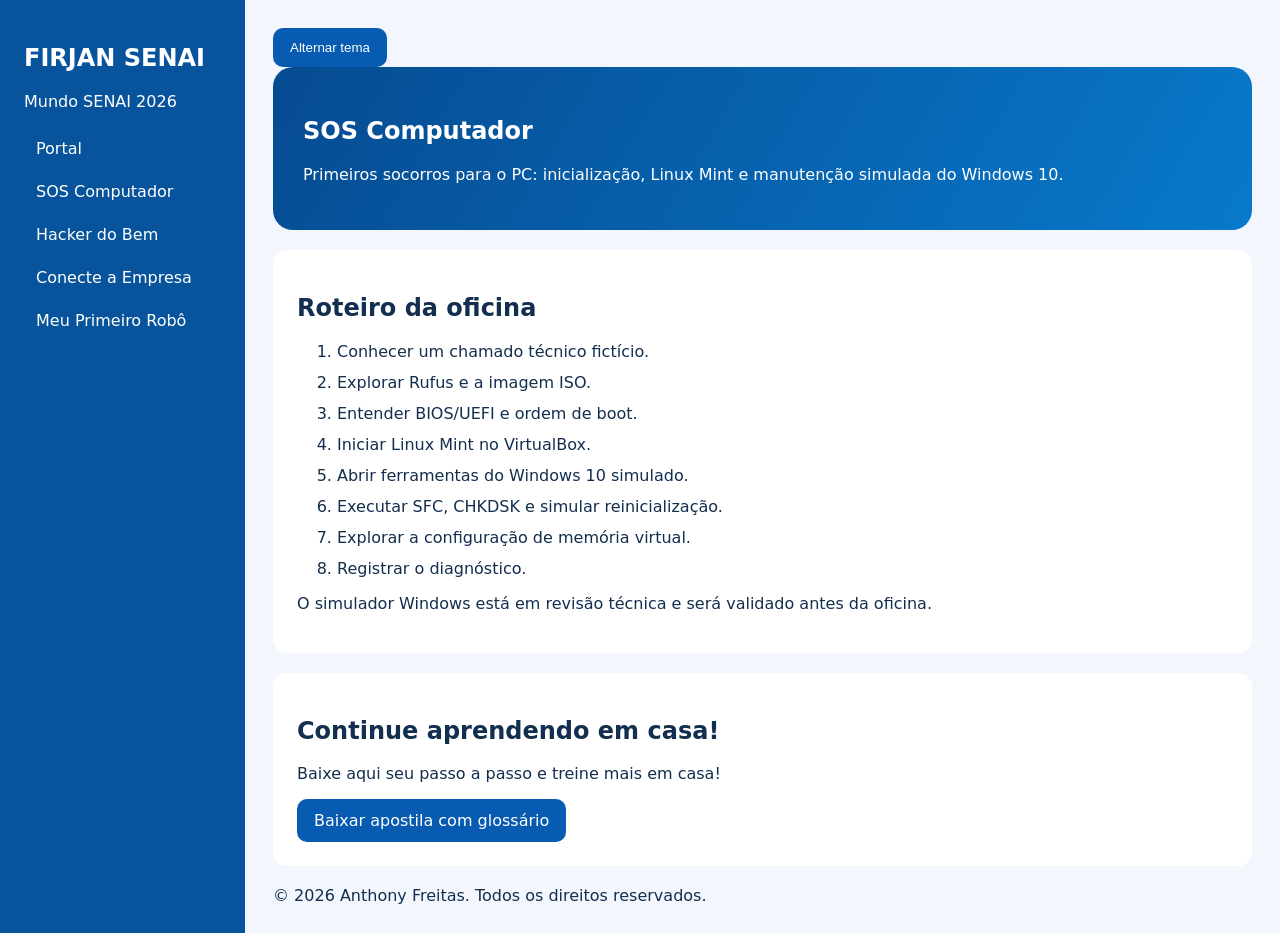
==== index.html @ 071e2d8a "Criar pagina da oficina SOS com roteiro e download de apostila" ====
<!doctype html><html lang="pt-BR"><head><meta charset="utf-8"><meta name="viewport" content="width=device-width,initial-scale=1"><title>SOS Computador | Mundo SENAI 2026</title><style>:root{font-family:system-ui;--bg:#f3f7fd;--fg:#132e4e;--card:#fff}html[data-theme=dark]{--bg:#0c1729;--fg:#edf5ff;--card:#142741}body{margin:0;background:var(--bg);color:var(--fg)}.layout{display:grid;grid-template-columns:245px 1fr;min-height:100vh}aside{background:#07549d;color:white;padding:24px}aside a{display:block;color:white;padding:12px;text-decoration:none}main{padding:28px;max-width:1050px}.hero{background:linear-gradient(120deg,#064b91,#0879cb);color:white;padding:30px;border-radius:20px}.panel{background:var(--card);padding:24px;margin:20px 0;border-radius:14px}.btn{display:inline-block;background:#075bb0;color:white;text-decoration:none;border:0;border-radius:10px;padding:12px 17px;cursor:pointer}li{margin:12px 0}@media(max-width:800px){.layout{display:block}aside{padding:12px}aside nav{display:flex;overflow:auto}aside a{white-space:nowrap}}</style></head><body><div class="layout"><aside><h2>FIRJAN SENAI</h2><p>Mundo SENAI 2026</p><nav><a href="https://sammyfreitas.github.io/mundo-senai-2026/">Portal</a><a href="index.html">SOS Computador</a><a href="https://sammyfreitas.github.io/oficina-seg-digital/">Hacker do Bem</a><a href="https://sammyfreitas.github.io/oficina-redes/">Conecte a Empresa</a><a href="https://sammyfreitas.github.io/oficina-automacao/">Meu Primeiro Robô</a></nav></aside><main><button class="btn" id="theme">Alternar tema</button><section class="hero"><h1>SOS Computador</h1><p>Primeiros socorros para o PC: inicialização, Linux Mint e manutenção simulada do Windows 10.</p></section><section class="panel"><h2>Roteiro da oficina</h2><ol><li>Conhecer um chamado técnico fictício.</li><li>Explorar Rufus e a imagem ISO.</li><li>Entender BIOS/UEFI e ordem de boot.</li><li>Iniciar Linux Mint no VirtualBox.</li><li>Abrir ferramentas do Windows 10 simulado.</li><li>Executar SFC, CHKDSK e simular reinicialização.</li><li>Explorar a configuração de memória virtual.</li><li>Registrar o diagnóstico.</li></ol><p>O simulador Windows está em revisão técnica e será validado antes da oficina.</p></section><section class="panel"><h2>Continue aprendendo em casa!</h2><p>Baixe aqui seu passo a passo e treine mais em casa!</p><a class="btn" href="materiais/APOSTILA-ALUNO.md" download>Baixar apostila com glossário</a></section><footer>© 2026 Anthony Freitas. Todos os direitos reservados.</footer></main></div><script>const b=document.querySelector('#theme');function theme(t){document.documentElement.dataset.theme=t;localStorage.setItem('ms-theme',t)}theme(localStorage.getItem('ms-theme')==='dark'?'dark':'light');b.onclick=()=>theme(document.documentElement.dataset.theme==='dark'?'light':'dark')</script></body></html>
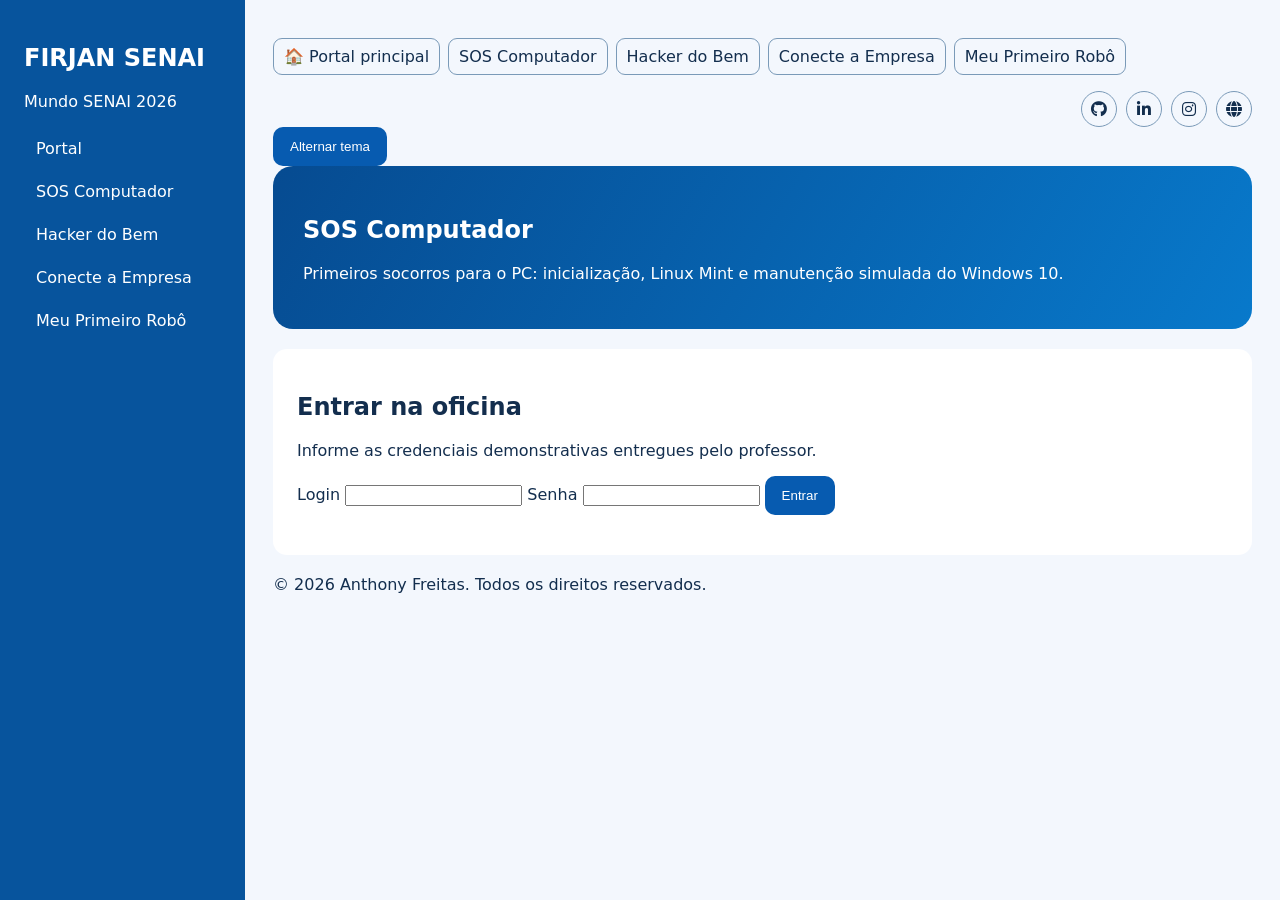
==== commit fe4f8c06: "Padroniza navegacao, login demonstrativo e materiais" ====
--- a/index.html
+++ b/index.html
@@ -1 +1 @@
-<!doctype html><html lang="pt-BR"><head><meta charset="utf-8"><meta name="viewport" content="width=device-width,initial-scale=1"><title>SOS Computador | Mundo SENAI 2026</title><style>:root{font-family:system-ui;--bg:#f3f7fd;--fg:#132e4e;--card:#fff}html[data-theme=dark]{--bg:#0c1729;--fg:#edf5ff;--card:#142741}body{margin:0;background:var(--bg);color:var(--fg)}.layout{display:grid;grid-template-columns:245px 1fr;min-height:100vh}aside{background:#07549d;color:white;padding:24px}aside a{display:block;color:white;padding:12px;text-decoration:none}main{padding:28px;max-width:1050px}.hero{background:linear-gradient(120deg,#064b91,#0879cb);color:white;padding:30px;border-radius:20px}.panel{background:var(--card);padding:24px;margin:20px 0;border-radius:14px}.btn{display:inline-block;background:#075bb0;color:white;text-decoration:none;border:0;border-radius:10px;padding:12px 17px;cursor:pointer}li{margin:12px 0}@media(max-width:800px){.layout{display:block}aside{padding:12px}aside nav{display:flex;overflow:auto}aside a{white-space:nowrap}}</style></head><body><div class="layout"><aside><h2>FIRJAN SENAI</h2><p>Mundo SENAI 2026</p><nav><a href="https://sammyfreitas.github.io/mundo-senai-2026/">Portal</a><a href="index.html">SOS Computador</a><a href="https://sammyfreitas.github.io/oficina-seg-digital/">Hacker do Bem</a><a href="https://sammyfreitas.github.io/oficina-redes/">Conecte a Empresa</a><a href="https://sammyfreitas.github.io/oficina-automacao/">Meu Primeiro Robô</a></nav></aside><main><button class="btn" id="theme">Alternar tema</button><section class="hero"><h1>SOS Computador</h1><p>Primeiros socorros para o PC: inicialização, Linux Mint e manutenção simulada do Windows 10.</p></section><section class="panel"><h2>Roteiro da oficina</h2><ol><li>Conhecer um chamado técnico fictício.</li><li>Explorar Rufus e a imagem ISO.</li><li>Entender BIOS/UEFI e ordem de boot.</li><li>Iniciar Linux Mint no VirtualBox.</li><li>Abrir ferramentas do Windows 10 simulado.</li><li>Executar SFC, CHKDSK e simular reinicialização.</li><li>Explorar a configuração de memória virtual.</li><li>Registrar o diagnóstico.</li></ol><p>O simulador Windows está em revisão técnica e será validado antes da oficina.</p></section><section class="panel"><h2>Continue aprendendo em casa!</h2><p>Baixe aqui seu passo a passo e treine mais em casa!</p><a class="btn" href="materiais/APOSTILA-ALUNO.md" download>Baixar apostila com glossário</a></section><footer>© 2026 Anthony Freitas. Todos os direitos reservados.</footer></main></div><script>const b=document.querySelector('#theme');function theme(t){document.documentElement.dataset.theme=t;localStorage.setItem('ms-theme',t)}theme(localStorage.getItem('ms-theme')==='dark'?'dark':'light');b.onclick=()=>theme(document.documentElement.dataset.theme==='dark'?'light':'dark')</script></body></html>+<!doctype html><html lang="pt-BR"><head><meta charset="utf-8"><meta name="viewport" content="width=device-width,initial-scale=1"><title>SOS Computador | Mundo SENAI 2026</title><style>:root{font-family:system-ui;--bg:#f3f7fd;--fg:#132e4e;--card:#fff}html[data-theme=dark]{--bg:#0c1729;--fg:#edf5ff;--card:#142741}body{margin:0;background:var(--bg);color:var(--fg)}.layout{display:grid;grid-template-columns:245px 1fr;min-height:100vh}aside{background:#07549d;color:white;padding:24px}aside a{display:block;color:white;padding:12px;text-decoration:none}main{padding:28px;max-width:1050px}.hero{background:linear-gradient(120deg,#064b91,#0879cb);color:white;padding:30px;border-radius:20px}.panel{background:var(--card);padding:24px;margin:20px 0;border-radius:14px}.btn{display:inline-block;background:#075bb0;color:white;text-decoration:none;border:0;border-radius:10px;padding:12px 17px;cursor:pointer}li{margin:12px 0}@media(max-width:800px){.layout{display:block}aside{padding:12px}aside nav{display:flex;overflow:auto}aside a{white-space:nowrap}}</style><link rel="stylesheet" href="https://cdnjs.cloudflare.com/ajax/libs/font-awesome/6.7.2/css/all.min.css"><style>.ms-social{display:flex;gap:9px;align-items:center;justify-content:flex-end;margin-left:auto}.ms-social a{color:inherit;border:1px solid #7a9ab8;border-radius:50%;width:34px;height:34px;display:grid;place-items:center;text-decoration:none}.ms-nav{display:flex;flex-wrap:wrap;gap:8px;margin:10px 0 16px}.ms-nav a{padding:8px 10px;border:1px solid #7a9ab8;border-radius:9px;text-decoration:none;color:inherit}.ms-docs{display:flex;flex-wrap:wrap;gap:10px}.ms-docs a{padding:12px;border:1px solid #7a9ab8;border-radius:10px;color:inherit;text-decoration:none}</style></head><body><div class="layout"><aside><h2>FIRJAN SENAI</h2><p>Mundo SENAI 2026</p><nav><a href="https://sammyfreitas.github.io/mundo-senai-2026/">Portal</a><a href="index.html">SOS Computador</a><a href="https://sammyfreitas.github.io/oficina-seg-digital/">Hacker do Bem</a><a href="https://sammyfreitas.github.io/oficina-redes/">Conecte a Empresa</a><a href="https://sammyfreitas.github.io/oficina-automacao/">Meu Primeiro Robô</a></nav></aside><main><nav class="ms-nav" aria-label="Acesso rápido"><a href="https://sammyfreitas.github.io/mundo-senai-2026/">🏠 Portal principal</a><a href="https://sammyfreitas.github.io/oficina-sos-pc/" target="_blank" rel="noopener">SOS Computador</a><a href="https://sammyfreitas.github.io/oficina-seg-digital/" target="_blank" rel="noopener">Hacker do Bem</a><a href="https://sammyfreitas.github.io/oficina-redes/" target="_blank" rel="noopener">Conecte a Empresa</a><a href="https://sammyfreitas.github.io/oficina-automacao/" target="_blank" rel="noopener">Meu Primeiro Robô</a></nav><div class="ms-social" aria-label="Redes sociais"><a href="https://github.com/sammyfreitas" aria-label="GitHub" target="_blank" rel="noopener"><i class="fa-brands fa-github"></i></a><a href="https://www.linkedin.com/in/tony-s-freitas/" aria-label="LinkedIn" target="_blank" rel="noopener"><i class="fa-brands fa-linkedin-in"></i></a><a href="https://www.instagram.com/anthony_tijuduke" aria-label="Instagram" target="_blank" rel="noopener"><i class="fa-brands fa-instagram"></i></a><a href="https://sammyfreitas.github.io/portfolioSite/" aria-label="Portfólio" target="_blank" rel="noopener"><i class="fa-solid fa-globe"></i></a></div><button class="btn" id="theme">Alternar tema</button><section class="hero"><h1>SOS Computador</h1><p>Primeiros socorros para o PC: inicialização, Linux Mint e manutenção simulada do Windows 10.</p></section><section id="ms-login" class="panel"><h2>Entrar na oficina</h2><p>Informe as credenciais demonstrativas entregues pelo professor.</p><label>Login <input id="ms-user" autocomplete="off"></label> <label>Senha <input id="ms-pass" type="password"></label> <button id="ms-enter" class="btn" type="button">Entrar</button><p id="ms-error" role="alert"></p></section><section class="panel"><h2>Roteiro da oficina</h2><ol><li>Conhecer um chamado técnico fictício.</li><li>Explorar Rufus e a imagem ISO.</li><li>Entender BIOS/UEFI e ordem de boot.</li><li>Iniciar Linux Mint no VirtualBox.</li><li>Abrir ferramentas do Windows 10 simulado.</li><li>Executar SFC, CHKDSK e simular reinicialização.</li><li>Explorar a configuração de memória virtual.</li><li>Registrar o diagnóstico.</li></ol><p>O simulador Windows está em revisão técnica e será validado antes da oficina.</p></section><section class="panel"><h2>Continue aprendendo em casa!</h2><p>Baixe aqui seu passo a passo e treine mais em casa!</p><a class="btn" href="materiais/guia-aluno.pdf" download>Baixar apostila com glossário</a></section><section class="panel" id="ms-downloads"><h2>Materiais da oficina</h2><p>Os documentos editáveis estão em preparação. Os PDFs serão disponibilizados após revisão do professor.</p><div class="ms-docs"><a href="materiais/guia-aluno.pdf" download>📕 Guia do aluno (PDF)</a><a href="https://github.com/sammyfreitas/oficina-sos-pc/raw/refs/heads/main/materiais/oficinaSOS.zip" download>📦 Baixar todos os materiais (ZIP)</a></div></section><footer>© 2026 Anthony Freitas. Todos os direitos reservados.</footer></main></div><script>const msKey="ms-guard-sos-pc";function msGuard(){const ok=sessionStorage.getItem(msKey)==="1";document.querySelectorAll("main section").forEach(s=>{if(s.id!=="ms-login"&& !s.classList.contains("hero"))s.style.display=ok?"":"none"});document.getElementById("ms-login").style.display=ok?"none":""}window.addEventListener("DOMContentLoaded",()=>{document.getElementById("ms-enter").onclick=()=>{if(document.getElementById("ms-user").value.trim()==="MundoSenai@oficina-sos-pc"&&document.getElementById("ms-pass").value==="Senai@123"){sessionStorage.setItem(msKey,"1");msGuard()}else document.getElementById("ms-error").textContent="Login ou senha incorretos."};msGuard()});</script><script>const b=document.querySelector('#theme');function theme(t){document.documentElement.dataset.theme=t;localStorage.setItem('ms-theme',t)}theme(localStorage.getItem('ms-theme')==='dark'?'dark':'light');b.onclick=()=>theme(document.documentElement.dataset.theme==='dark'?'light':'dark')</script></body></html>
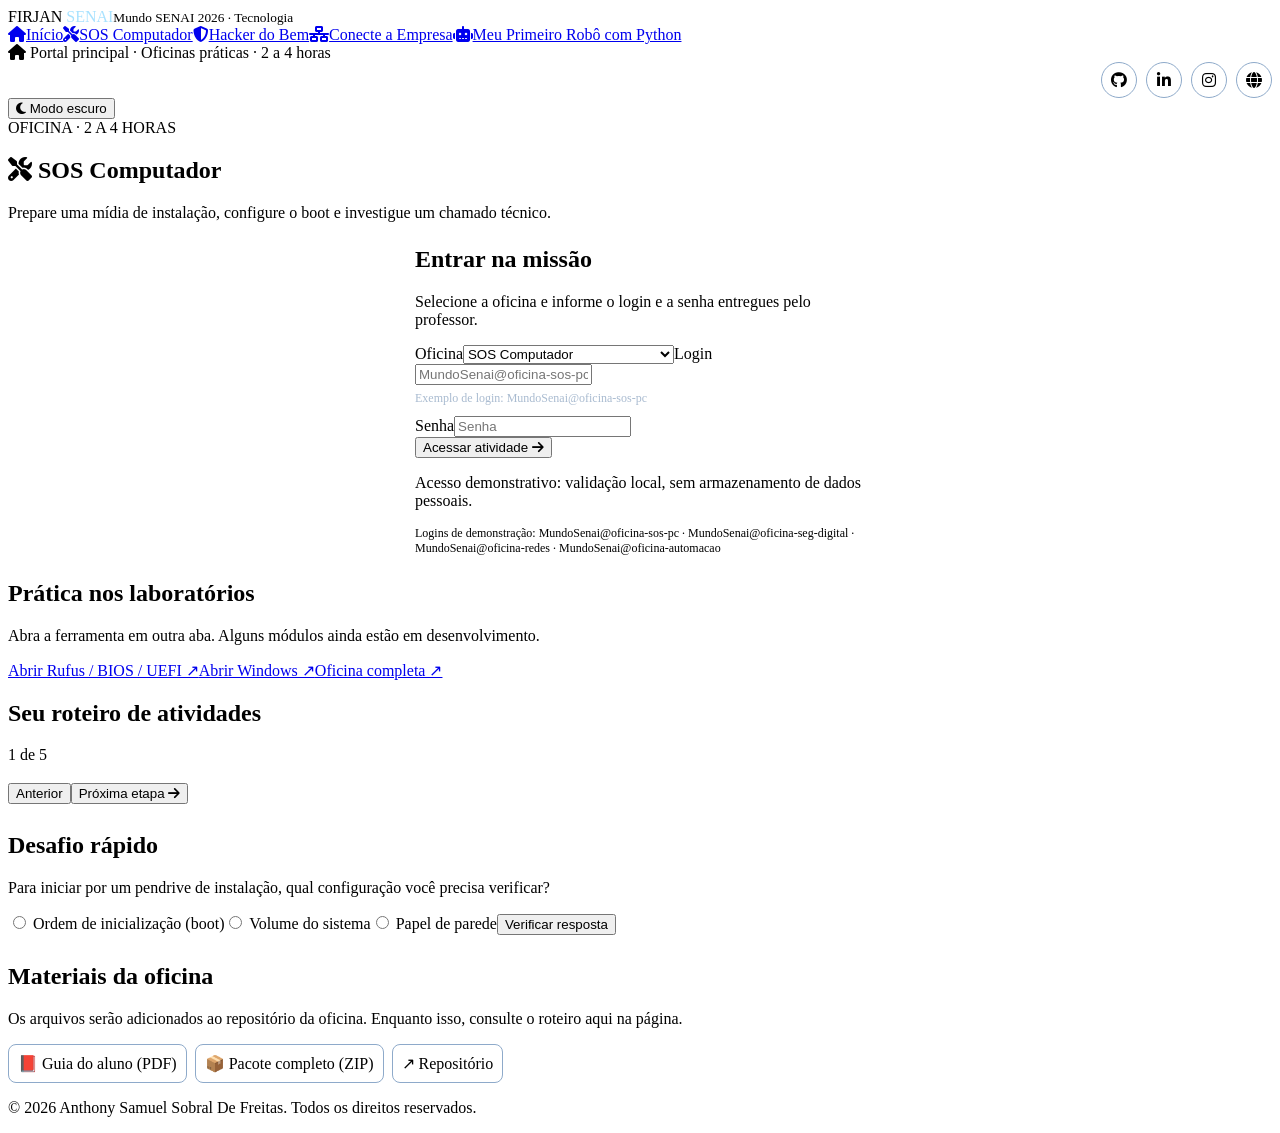
==== commit 4122f5b2: "Restaura SOS no mesmo layout e roteiro interativo das demais oficinas" ====
--- a/index.html
+++ b/index.html
@@ -1 +1,9 @@
-<!doctype html><html lang="pt-BR"><head><meta charset="utf-8"><meta name="viewport" content="width=device-width,initial-scale=1"><title>SOS Computador | Mundo SENAI 2026</title><style>:root{font-family:system-ui;--bg:#f3f7fd;--fg:#132e4e;--card:#fff}html[data-theme=dark]{--bg:#0c1729;--fg:#edf5ff;--card:#142741}body{margin:0;background:var(--bg);color:var(--fg)}.layout{display:grid;grid-template-columns:245px 1fr;min-height:100vh}aside{background:#07549d;color:white;padding:24px}aside a{display:block;color:white;padding:12px;text-decoration:none}main{padding:28px;max-width:1050px}.hero{background:linear-gradient(120deg,#064b91,#0879cb);color:white;padding:30px;border-radius:20px}.panel{background:var(--card);padding:24px;margin:20px 0;border-radius:14px}.btn{display:inline-block;background:#075bb0;color:white;text-decoration:none;border:0;border-radius:10px;padding:12px 17px;cursor:pointer}li{margin:12px 0}@media(max-width:800px){.layout{display:block}aside{padding:12px}aside nav{display:flex;overflow:auto}aside a{white-space:nowrap}}</style><link rel="stylesheet" href="https://cdnjs.cloudflare.com/ajax/libs/font-awesome/6.7.2/css/all.min.css"><style>.ms-social{display:flex;gap:9px;align-items:center;justify-content:flex-end;margin-left:auto}.ms-social a{color:inherit;border:1px solid #7a9ab8;border-radius:50%;width:34px;height:34px;display:grid;place-items:center;text-decoration:none}.ms-nav{display:flex;flex-wrap:wrap;gap:8px;margin:10px 0 16px}.ms-nav a{padding:8px 10px;border:1px solid #7a9ab8;border-radius:9px;text-decoration:none;color:inherit}.ms-docs{display:flex;flex-wrap:wrap;gap:10px}.ms-docs a{padding:12px;border:1px solid #7a9ab8;border-radius:10px;color:inherit;text-decoration:none}</style></head><body><div class="layout"><aside><h2>FIRJAN SENAI</h2><p>Mundo SENAI 2026</p><nav><a href="https://sammyfreitas.github.io/mundo-senai-2026/">Portal</a><a href="index.html">SOS Computador</a><a href="https://sammyfreitas.github.io/oficina-seg-digital/">Hacker do Bem</a><a href="https://sammyfreitas.github.io/oficina-redes/">Conecte a Empresa</a><a href="https://sammyfreitas.github.io/oficina-automacao/">Meu Primeiro Robô</a></nav></aside><main><nav class="ms-nav" aria-label="Acesso rápido"><a href="https://sammyfreitas.github.io/mundo-senai-2026/">🏠 Portal principal</a><a href="https://sammyfreitas.github.io/oficina-sos-pc/" target="_blank" rel="noopener">SOS Computador</a><a href="https://sammyfreitas.github.io/oficina-seg-digital/" target="_blank" rel="noopener">Hacker do Bem</a><a href="https://sammyfreitas.github.io/oficina-redes/" target="_blank" rel="noopener">Conecte a Empresa</a><a href="https://sammyfreitas.github.io/oficina-automacao/" target="_blank" rel="noopener">Meu Primeiro Robô</a></nav><div class="ms-social" aria-label="Redes sociais"><a href="https://github.com/sammyfreitas" aria-label="GitHub" target="_blank" rel="noopener"><i class="fa-brands fa-github"></i></a><a href="https://www.linkedin.com/in/tony-s-freitas/" aria-label="LinkedIn" target="_blank" rel="noopener"><i class="fa-brands fa-linkedin-in"></i></a><a href="https://www.instagram.com/anthony_tijuduke" aria-label="Instagram" target="_blank" rel="noopener"><i class="fa-brands fa-instagram"></i></a><a href="https://sammyfreitas.github.io/portfolioSite/" aria-label="Portfólio" target="_blank" rel="noopener"><i class="fa-solid fa-globe"></i></a></div><button class="btn" id="theme">Alternar tema</button><section class="hero"><h1>SOS Computador</h1><p>Primeiros socorros para o PC: inicialização, Linux Mint e manutenção simulada do Windows 10.</p></section><section id="ms-login" class="panel"><h2>Entrar na oficina</h2><p>Informe as credenciais demonstrativas entregues pelo professor.</p><label>Login <input id="ms-user" autocomplete="off"></label> <label>Senha <input id="ms-pass" type="password"></label> <button id="ms-enter" class="btn" type="button">Entrar</button><p id="ms-error" role="alert"></p></section><section class="panel"><h2>Roteiro da oficina</h2><ol><li>Conhecer um chamado técnico fictício.</li><li>Explorar Rufus e a imagem ISO.</li><li>Entender BIOS/UEFI e ordem de boot.</li><li>Iniciar Linux Mint no VirtualBox.</li><li>Abrir ferramentas do Windows 10 simulado.</li><li>Executar SFC, CHKDSK e simular reinicialização.</li><li>Explorar a configuração de memória virtual.</li><li>Registrar o diagnóstico.</li></ol><p>O simulador Windows está em revisão técnica e será validado antes da oficina.</p></section><section class="panel"><h2>Continue aprendendo em casa!</h2><p>Baixe aqui seu passo a passo e treine mais em casa!</p><a class="btn" href="materiais/guia-aluno.pdf" download>Baixar apostila com glossário</a></section><section class="panel" id="ms-downloads"><h2>Materiais da oficina</h2><p>Os documentos editáveis estão em preparação. Os PDFs serão disponibilizados após revisão do professor.</p><div class="ms-docs"><a href="materiais/guia-aluno.pdf" download>📕 Guia do aluno (PDF)</a><a href="https://github.com/sammyfreitas/oficina-sos-pc/raw/refs/heads/main/materiais/oficinaSOS.zip" download>📦 Baixar todos os materiais (ZIP)</a></div></section><footer>© 2026 Anthony Freitas. Todos os direitos reservados.</footer></main></div><script>const msKey="ms-guard-sos-pc";function msGuard(){const ok=sessionStorage.getItem(msKey)==="1";document.querySelectorAll("main section").forEach(s=>{if(s.id!=="ms-login"&& !s.classList.contains("hero"))s.style.display=ok?"":"none"});document.getElementById("ms-login").style.display=ok?"none":""}window.addEventListener("DOMContentLoaded",()=>{document.getElementById("ms-enter").onclick=()=>{if(document.getElementById("ms-user").value.trim()==="MundoSenai@oficina-sos-pc"&&document.getElementById("ms-pass").value==="Senai@123"){sessionStorage.setItem(msKey,"1");msGuard()}else document.getElementById("ms-error").textContent="Login ou senha incorretos."};msGuard()});</script><script>const b=document.querySelector('#theme');function theme(t){document.documentElement.dataset.theme=t;localStorage.setItem('ms-theme',t)}theme(localStorage.getItem('ms-theme')==='dark'?'dark':'light');b.onclick=()=>theme(document.documentElement.dataset.theme==='dark'?'light':'dark')</script></body></html>+<!doctype html><html lang="pt-BR"><head><meta charset="utf-8"><meta name="viewport" content="width=device-width,initial-scale=1"><title>SOS Computador | Mundo SENAI 2026</title><link rel="stylesheet" href="style.css"><link rel="stylesheet" href="https://cdnjs.cloudflare.com/ajax/libs/font-awesome/6.7.2/css/all.min.css"><style>.ms-social{display:flex;align-items:center;justify-content:flex-end;gap:9px;margin-left:auto}.ms-social a{display:inline-flex;align-items:center;justify-content:center;width:34px;height:34px;border:1px solid #8eaaca;border-radius:50%;color:inherit;text-decoration:none}.ms-social a:hover{background:#a8d9ff33}.ms-quick{display:flex;gap:8px;flex-wrap:wrap;margin:12px 0}.ms-quick a{border:1px solid #8eaaca;border-radius:8px;padding:8px 10px;text-decoration:none;color:inherit}.ms-material{display:flex;gap:8px;flex-wrap:wrap;margin:12px 0}.ms-material a{padding:9px;border:1px solid #8eaaca;border-radius:8px;color:inherit;text-decoration:none}</style></head><body><div class="layout"><aside class="side"><div class="brand">FIRJAN <span style="color:#a8e2ff">SENAI</span><small>Mundo SENAI 2026 · Tecnologia</small></div><nav><a class="" href="https://sammyfreitas.github.io/mundo-senai-2026/"><i class="fa-solid fa-house"></i>Início</a><a class="active" href="https://sammyfreitas.github.io/mundo-senai-2026/sos-pc.html" target="_blank" rel="noopener noreferrer"><i class="fa-solid fa-screwdriver-wrench"></i>SOS Computador</a><a class="" href="https://sammyfreitas.github.io/mundo-senai-2026/seg-digital.html" target="_blank" rel="noopener noreferrer"><i class="fa-solid fa-shield-halved"></i>Hacker do Bem</a><a class="" href="https://sammyfreitas.github.io/mundo-senai-2026/redes.html" target="_blank" rel="noopener noreferrer"><i class="fa-solid fa-network-wired"></i>Conecte a Empresa</a><a class="" href="https://sammyfreitas.github.io/mundo-senai-2026/automacao.html" target="_blank" rel="noopener noreferrer"><i class="fa-solid fa-robot"></i>Meu Primeiro Robô com Python</a></nav></aside><main class="wrap"><div class="top"><span class="muted"><a href="https://sammyfreitas.github.io/mundo-senai-2026/" style="color:inherit;text-decoration:none"><i class="fa-solid fa-house"></i> Portal principal</a> · Oficinas práticas · 2 a 4 horas</span><div class="ms-social" aria-label="Redes sociais"><a aria-label="GitHub" href="https://github.com/sammyfreitas" target="_blank" rel="noopener noreferrer"><i class="fa-brands fa-github"></i></a><a aria-label="LinkedIn" href="https://www.linkedin.com/in/tony-s-freitas/" target="_blank" rel="noopener noreferrer"><i class="fa-brands fa-linkedin-in"></i></a><a aria-label="Instagram" href="https://www.instagram.com/anthony_tijuduke" target="_blank" rel="noopener noreferrer"><i class="fa-brands fa-instagram"></i></a><a aria-label="Portfólio" href="https://sammyfreitas.github.io/portfolioSite/" target="_blank" rel="noopener noreferrer"><i class="fa-solid fa-globe"></i></a></div><button id="theme" class="theme" type="button"><i class="fa-solid fa-moon"></i> Tema</button></div><section class="hero"><span class="pill">OFICINA · 2 A 4 HORAS</span><h1><i class="fa-solid fa-screwdriver-wrench"></i> SOS Computador</h1><p>Prepare uma mídia de instalação, configure o boot e investigue um chamado técnico.</p></section><section id="login" class="panel login" style="max-width:450px;margin:24px auto"><h2>Entrar na missão</h2><p class="muted">Selecione a oficina e informe o login e a senha entregues pelo professor.</p><form id="loginForm"><label for="oficina">Oficina</label><select id="oficina"><option value="sos" selected>SOS Computador</option><option value="seg" >Hacker do Bem</option><option value="redes" >Conecte a Empresa</option><option value="python" >Meu Primeiro Robô com Python</option></select><label for="usuario">Login</label><input id="usuario" autocomplete="off" required placeholder="MundoSenai@oficina-sos-pc" aria-describedby="loginHint"><small id="loginHint" style="display:block;color:#a9bbd0;font-size:12px;margin:6px 0 10px">Exemplo de login: MundoSenai@oficina-sos-pc</small><label for="senha">Senha</label><input id="senha" type="password" required placeholder="Senha"><div id="erro" class="error" role="alert"></div><button type="submit" class="btn primary">Acessar atividade <i class="fa-solid fa-arrow-right"></i></button></form><p class="status">Acesso demonstrativo: validação local, sem armazenamento de dados pessoais.</p><p class="muted" style="font-size:12px;margin-top:10px">Logins de demonstração: MundoSenai@oficina-sos-pc · MundoSenai@oficina-seg-digital · MundoSenai@oficina-redes · MundoSenai@oficina-automacao</p></section><section id="atividade" class="hidden"><div class="panel"><h2>Prática nos laboratórios</h2><p>Abra a ferramenta em outra aba. Alguns módulos ainda estão em desenvolvimento.</p><div class="buttons"><a class="btn primary" target="_blank" rel="noopener noreferrer" href="https://sammyfreitas.github.io/Laboratorio_Virtual/">Abrir Rufus / BIOS / UEFI ↗</a><a class="btn primary" target="_blank" rel="noopener noreferrer" href="https://sammyfreitas.github.io/Laboratorio-Windows/">Abrir Windows ↗</a><a class="btn" target="_blank" rel="noopener noreferrer" href="https://sammyfreitas.github.io/oficina-sos-pc/">Oficina completa ↗</a></div></div><div class="panel"><div class="top"><h2>Seu roteiro de atividades</h2><span id="contador" class="muted">1 de 5</span></div><div id="etapas" class="steps"></div><div class="stepbody"><h3 id="tituloEtapa"></h3><p id="descricaoEtapa"></p><div id="laboratorio"></div></div><div class="buttons"><button class="btn" id="anterior">Anterior</button><button class="btn primary" id="proximo">Próxima etapa <i class="fa-solid fa-arrow-right"></i></button></div></div><h2 style="margin-top:28px">Desafio rápido</h2><div class="panel"><p>Para iniciar por um pendrive de instalação, qual configuração você precisa verificar?</p><form id="quiz"><label><input type="radio" name="resposta" value="0"> Ordem de inicialização (boot)</label><label><input type="radio" name="resposta" value="1"> Volume do sistema</label><label><input type="radio" name="resposta" value="2"> Papel de parede</label><button class="btn primary" type="submit">Verificar resposta</button></form><p id="feedback" aria-live="polite"></p></div><h2 style="margin-top:28px">Materiais da oficina</h2><div class="panel"><p class="muted">Os arquivos serão adicionados ao repositório da oficina. Enquanto isso, consulte o roteiro aqui na página.</p><div class="ms-material"><a href="https://github.com/sammyfreitas/oficina-sos-pc/raw/refs/heads/main/materiais/guia-aluno.pdf" download>📕 Guia do aluno (PDF)</a><a href="https://github.com/sammyfreitas/oficina-sos-pc/raw/refs/heads/main/materiais/oficinaSOS.zip" download>📦 Pacote completo (ZIP)</a><a href="https://github.com/sammyfreitas/oficina-sos-pc" target="_blank" rel="noopener">↗ Repositório</a></div></div></section><footer class="footer"><p>© 2026 Anthony Samuel Sobral De Freitas. Todos os direitos reservados.</p></footer></main></div><script>const themeButton=document.getElementById('theme');function setTheme(t){document.documentElement.dataset.theme=t;try{localStorage.setItem('ms-theme',t)}catch(e){}themeButton.innerHTML=t==='dark'?'<i class="fa-solid fa-sun"></i> Modo claro':'<i class="fa-solid fa-moon"></i> Modo escuro'}setTheme((()=>{try{return localStorage.getItem('ms-theme')}catch(e){return null}})()==='dark'?'dark':'light');themeButton.addEventListener('click',()=>setTheme(document.documentElement.dataset.theme==='dark'?'light':'dark'));
+const ID="sos", FILES=[["Chamado técnico","Um computador não inicia corretamente. Leia o cenário, identifique os sintomas e registre a hipótese inicial."],["Preparar mídia de instalação","Abra o Laboratório Virtual Rufus/BIOS/UEFI. Identifique o arquivo ISO, o dispositivo USB simulado e as opções de particionamento. Não altere pendrives reais."],["Configurar BIOS / UEFI","No mesmo laboratório, encontre a ordem de boot, compare BIOS Legacy e UEFI e escolha o dispositivo de inicialização apropriado."],["Linux Mint e VirtualBox","Com orientação do professor, abra o VirtualBox instalado no computador e inicialize a máquina virtual Linux Mint previamente preparada. Essa etapa depende de instalação local."],["Investigar o Windows","Abra o Laboratório Windows. Escolha um computador fictício e o Windows 10. Explore o Menu Iniciar, Configurações, Gerenciador de Tarefas e Prompt de Comando simulado."],["Executar diagnóstico simulado","No laboratório, execute sfc /scannow e chkdsk C: /f ou /r conforme o cenário. Observe as mensagens e a necessidade de reinicialização quando aplicável."],["Memória virtual","No simulador Windows, procure Sistema → Sobre → Configurações avançadas do sistema → Desempenho → Avançado → Memória virtual. Observe os efeitos simulados das escolhas."],["Registrar atendimento","Descreva o problema, os testes realizados, os resultados e a solução recomendada. Não execute reparos em computadores reais sem autorização."]], USERS={"sos":"MundoSenai@oficina-sos-pc","seg":"MundoSenai@oficina-seg-digital","redes":"MundoSenai@oficina-redes","python":"MundoSenai@oficina-automacao"}, LAB="Laboratório Rufus / BIOS / UEFI";
+let step=0;const qs=s=>document.querySelector(s);
+qs('#oficina').addEventListener('change',e=>{const match={"sos":"sos-pc.html","seg":"seg-digital.html","redes":"redes.html","python":"automacao.html"}[e.target.value];if(match&&e.target.value!==ID)location.href=match});
+qs('#loginForm').addEventListener('submit',e=>{e.preventDefault();if(qs('#usuario').value.trim()===USERS[ID]&&qs('#senha').value==='Senai@123'){qs('#login').classList.add('hidden');qs('#atividade').classList.remove('hidden');sessionStorage.setItem('ms-access-'+ID,'1');render()}else qs('#erro').textContent='Credenciais incorretas. Confira com o professor.'});
+if(sessionStorage.getItem('ms-access-'+ID)==='1'){qs('#login').classList.add('hidden');qs('#atividade').classList.remove('hidden');render()}else{qs('#atividade').classList.add('hidden');qs('#login').classList.remove('hidden')}function render(){qs('#contador').textContent=(step+1)+' de '+FILES.length;qs('#etapas').innerHTML=FILES.map((x,i)=>'<button type="button" class="'+(i===step?'active':'')+'" data-i="'+i+'">'+(i+1)+'. '+x[0]+'</button>').join('');qs('#etapas').querySelectorAll('button').forEach(b=>b.onclick=()=>{step=Number(b.dataset.i);render()});qs('#tituloEtapa').textContent=FILES[step][0];qs('#descricaoEtapa').textContent=FILES[step][1];qs('#laboratorio').innerHTML=step===1||step===2?'<a class="btn primary" target="_blank" rel="noopener noreferrer" href="https://sammyfreitas.github.io/Laboratorio_Virtual/"><i class="fa-solid fa-compact-disc"></i> Abrir Rufus / BIOS / UEFI ↗</a>':step>=4?'<a class="btn primary" target="_blank" rel="noopener noreferrer" href="https://sammyfreitas.github.io/Laboratorio-Windows/"><i class="fa-brands fa-windows"></i> Abrir Laboratório Windows ↗</a>':'';qs('#anterior').disabled=step===0;qs('#proximo').disabled=step===FILES.length-1;qs('#proximo').textContent=step===FILES.length-1?'Missão concluída ✓':'Próxima etapa →'}
+qs('#anterior').onclick=()=>{step=Math.max(0,step-1);render()};qs('#proximo').onclick=()=>{step=Math.min(FILES.length-1,step+1);render()};
+qs('#quiz').addEventListener('submit',e=>{e.preventDefault();const selected=qs('input[name=resposta]:checked');qs('#feedback').textContent=!selected?'Selecione uma resposta.':Number(selected.value)===0?'Correto! Você concluiu o desafio.':'Ainda não. Revise o conteúdo e tente novamente.'});
+</script></body></html>
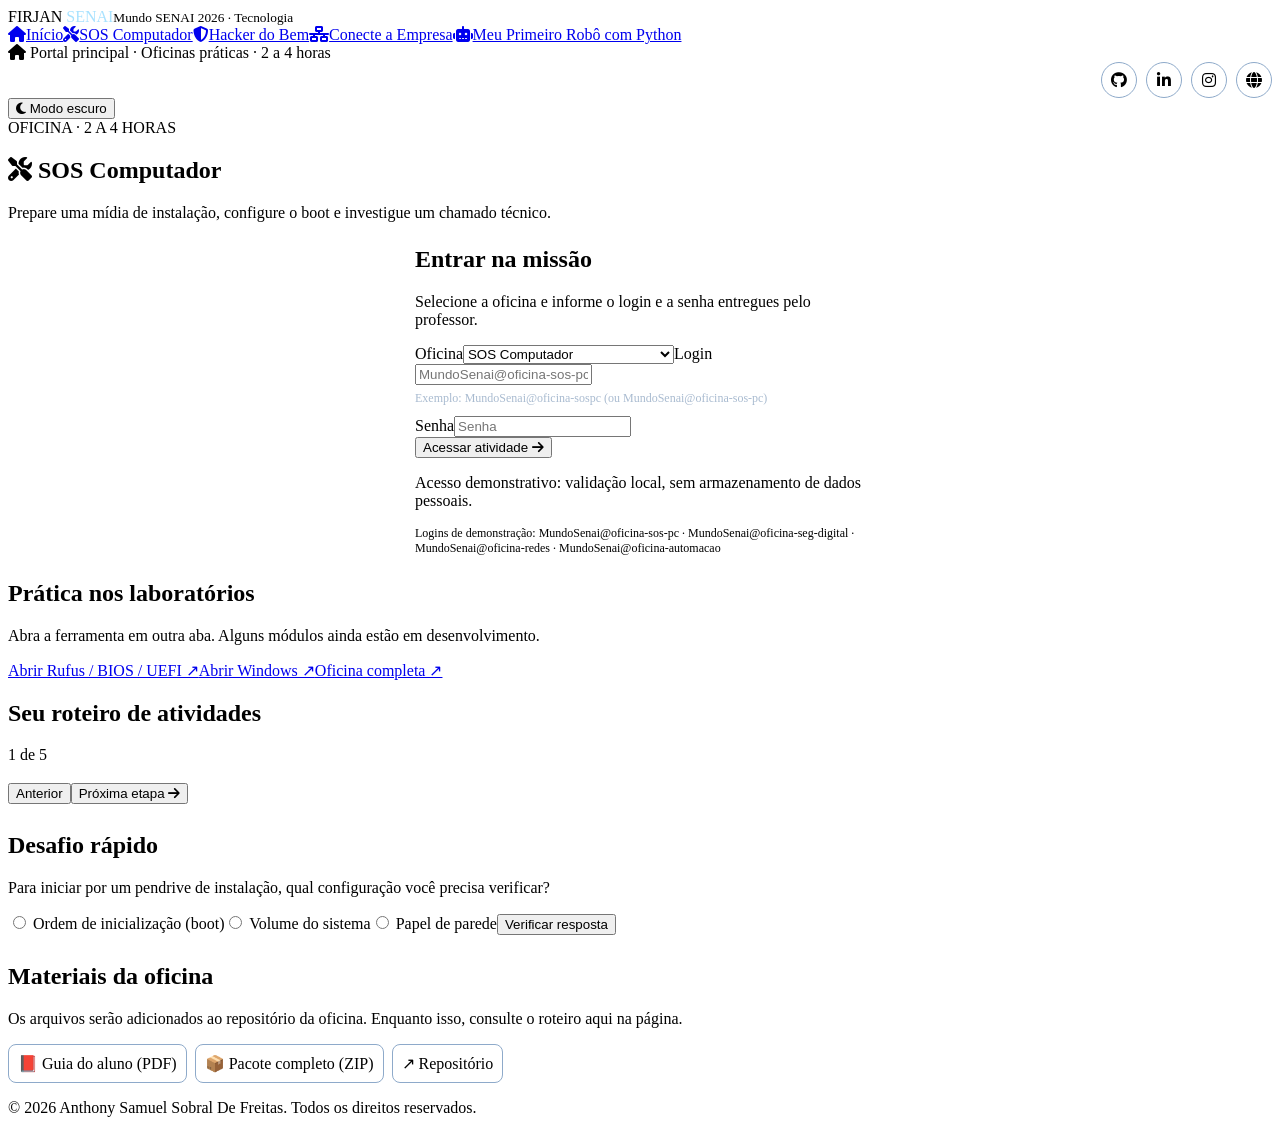
==== commit 570ee1b9: "Sincroniza pagina SOS com login e roteiro corrigidos" ====
--- a/index.html
+++ b/index.html
@@ -1,8 +1,8 @@
-<!doctype html><html lang="pt-BR"><head><meta charset="utf-8"><meta name="viewport" content="width=device-width,initial-scale=1"><title>SOS Computador | Mundo SENAI 2026</title><link rel="stylesheet" href="style.css"><link rel="stylesheet" href="https://cdnjs.cloudflare.com/ajax/libs/font-awesome/6.7.2/css/all.min.css"><style>.ms-social{display:flex;align-items:center;justify-content:flex-end;gap:9px;margin-left:auto}.ms-social a{display:inline-flex;align-items:center;justify-content:center;width:34px;height:34px;border:1px solid #8eaaca;border-radius:50%;color:inherit;text-decoration:none}.ms-social a:hover{background:#a8d9ff33}.ms-quick{display:flex;gap:8px;flex-wrap:wrap;margin:12px 0}.ms-quick a{border:1px solid #8eaaca;border-radius:8px;padding:8px 10px;text-decoration:none;color:inherit}.ms-material{display:flex;gap:8px;flex-wrap:wrap;margin:12px 0}.ms-material a{padding:9px;border:1px solid #8eaaca;border-radius:8px;color:inherit;text-decoration:none}</style></head><body><div class="layout"><aside class="side"><div class="brand">FIRJAN <span style="color:#a8e2ff">SENAI</span><small>Mundo SENAI 2026 · Tecnologia</small></div><nav><a class="" href="https://sammyfreitas.github.io/mundo-senai-2026/"><i class="fa-solid fa-house"></i>Início</a><a class="active" href="https://sammyfreitas.github.io/mundo-senai-2026/sos-pc.html" target="_blank" rel="noopener noreferrer"><i class="fa-solid fa-screwdriver-wrench"></i>SOS Computador</a><a class="" href="https://sammyfreitas.github.io/mundo-senai-2026/seg-digital.html" target="_blank" rel="noopener noreferrer"><i class="fa-solid fa-shield-halved"></i>Hacker do Bem</a><a class="" href="https://sammyfreitas.github.io/mundo-senai-2026/redes.html" target="_blank" rel="noopener noreferrer"><i class="fa-solid fa-network-wired"></i>Conecte a Empresa</a><a class="" href="https://sammyfreitas.github.io/mundo-senai-2026/automacao.html" target="_blank" rel="noopener noreferrer"><i class="fa-solid fa-robot"></i>Meu Primeiro Robô com Python</a></nav></aside><main class="wrap"><div class="top"><span class="muted"><a href="https://sammyfreitas.github.io/mundo-senai-2026/" style="color:inherit;text-decoration:none"><i class="fa-solid fa-house"></i> Portal principal</a> · Oficinas práticas · 2 a 4 horas</span><div class="ms-social" aria-label="Redes sociais"><a aria-label="GitHub" href="https://github.com/sammyfreitas" target="_blank" rel="noopener noreferrer"><i class="fa-brands fa-github"></i></a><a aria-label="LinkedIn" href="https://www.linkedin.com/in/tony-s-freitas/" target="_blank" rel="noopener noreferrer"><i class="fa-brands fa-linkedin-in"></i></a><a aria-label="Instagram" href="https://www.instagram.com/anthony_tijuduke" target="_blank" rel="noopener noreferrer"><i class="fa-brands fa-instagram"></i></a><a aria-label="Portfólio" href="https://sammyfreitas.github.io/portfolioSite/" target="_blank" rel="noopener noreferrer"><i class="fa-solid fa-globe"></i></a></div><button id="theme" class="theme" type="button"><i class="fa-solid fa-moon"></i> Tema</button></div><section class="hero"><span class="pill">OFICINA · 2 A 4 HORAS</span><h1><i class="fa-solid fa-screwdriver-wrench"></i> SOS Computador</h1><p>Prepare uma mídia de instalação, configure o boot e investigue um chamado técnico.</p></section><section id="login" class="panel login" style="max-width:450px;margin:24px auto"><h2>Entrar na missão</h2><p class="muted">Selecione a oficina e informe o login e a senha entregues pelo professor.</p><form id="loginForm"><label for="oficina">Oficina</label><select id="oficina"><option value="sos" selected>SOS Computador</option><option value="seg" >Hacker do Bem</option><option value="redes" >Conecte a Empresa</option><option value="python" >Meu Primeiro Robô com Python</option></select><label for="usuario">Login</label><input id="usuario" autocomplete="off" required placeholder="MundoSenai@oficina-sos-pc" aria-describedby="loginHint"><small id="loginHint" style="display:block;color:#a9bbd0;font-size:12px;margin:6px 0 10px">Exemplo de login: MundoSenai@oficina-sos-pc</small><label for="senha">Senha</label><input id="senha" type="password" required placeholder="Senha"><div id="erro" class="error" role="alert"></div><button type="submit" class="btn primary">Acessar atividade <i class="fa-solid fa-arrow-right"></i></button></form><p class="status">Acesso demonstrativo: validação local, sem armazenamento de dados pessoais.</p><p class="muted" style="font-size:12px;margin-top:10px">Logins de demonstração: MundoSenai@oficina-sos-pc · MundoSenai@oficina-seg-digital · MundoSenai@oficina-redes · MundoSenai@oficina-automacao</p></section><section id="atividade" class="hidden"><div class="panel"><h2>Prática nos laboratórios</h2><p>Abra a ferramenta em outra aba. Alguns módulos ainda estão em desenvolvimento.</p><div class="buttons"><a class="btn primary" target="_blank" rel="noopener noreferrer" href="https://sammyfreitas.github.io/Laboratorio_Virtual/">Abrir Rufus / BIOS / UEFI ↗</a><a class="btn primary" target="_blank" rel="noopener noreferrer" href="https://sammyfreitas.github.io/Laboratorio-Windows/">Abrir Windows ↗</a><a class="btn" target="_blank" rel="noopener noreferrer" href="https://sammyfreitas.github.io/oficina-sos-pc/">Oficina completa ↗</a></div></div><div class="panel"><div class="top"><h2>Seu roteiro de atividades</h2><span id="contador" class="muted">1 de 5</span></div><div id="etapas" class="steps"></div><div class="stepbody"><h3 id="tituloEtapa"></h3><p id="descricaoEtapa"></p><div id="laboratorio"></div></div><div class="buttons"><button class="btn" id="anterior">Anterior</button><button class="btn primary" id="proximo">Próxima etapa <i class="fa-solid fa-arrow-right"></i></button></div></div><h2 style="margin-top:28px">Desafio rápido</h2><div class="panel"><p>Para iniciar por um pendrive de instalação, qual configuração você precisa verificar?</p><form id="quiz"><label><input type="radio" name="resposta" value="0"> Ordem de inicialização (boot)</label><label><input type="radio" name="resposta" value="1"> Volume do sistema</label><label><input type="radio" name="resposta" value="2"> Papel de parede</label><button class="btn primary" type="submit">Verificar resposta</button></form><p id="feedback" aria-live="polite"></p></div><h2 style="margin-top:28px">Materiais da oficina</h2><div class="panel"><p class="muted">Os arquivos serão adicionados ao repositório da oficina. Enquanto isso, consulte o roteiro aqui na página.</p><div class="ms-material"><a href="https://github.com/sammyfreitas/oficina-sos-pc/raw/refs/heads/main/materiais/guia-aluno.pdf" download>📕 Guia do aluno (PDF)</a><a href="https://github.com/sammyfreitas/oficina-sos-pc/raw/refs/heads/main/materiais/oficinaSOS.zip" download>📦 Pacote completo (ZIP)</a><a href="https://github.com/sammyfreitas/oficina-sos-pc" target="_blank" rel="noopener">↗ Repositório</a></div></div></section><footer class="footer"><p>© 2026 Anthony Samuel Sobral De Freitas. Todos os direitos reservados.</p></footer></main></div><script>const themeButton=document.getElementById('theme');function setTheme(t){document.documentElement.dataset.theme=t;try{localStorage.setItem('ms-theme',t)}catch(e){}themeButton.innerHTML=t==='dark'?'<i class="fa-solid fa-sun"></i> Modo claro':'<i class="fa-solid fa-moon"></i> Modo escuro'}setTheme((()=>{try{return localStorage.getItem('ms-theme')}catch(e){return null}})()==='dark'?'dark':'light');themeButton.addEventListener('click',()=>setTheme(document.documentElement.dataset.theme==='dark'?'light':'dark'));
+<!doctype html><html lang="pt-BR"><head><meta charset="utf-8"><meta name="viewport" content="width=device-width,initial-scale=1"><title>SOS Computador | Mundo SENAI 2026</title><link rel="stylesheet" href="style.css"><link rel="stylesheet" href="https://cdnjs.cloudflare.com/ajax/libs/font-awesome/6.7.2/css/all.min.css"><style>.ms-social{display:flex;align-items:center;justify-content:flex-end;gap:9px;margin-left:auto}.ms-social a{display:inline-flex;align-items:center;justify-content:center;width:34px;height:34px;border:1px solid #8eaaca;border-radius:50%;color:inherit;text-decoration:none}.ms-social a:hover{background:#a8d9ff33}.ms-quick{display:flex;gap:8px;flex-wrap:wrap;margin:12px 0}.ms-quick a{border:1px solid #8eaaca;border-radius:8px;padding:8px 10px;text-decoration:none;color:inherit}.ms-material{display:flex;gap:8px;flex-wrap:wrap;margin:12px 0}.ms-material a{padding:9px;border:1px solid #8eaaca;border-radius:8px;color:inherit;text-decoration:none}</style></head><body><div class="layout"><aside class="side"><div class="brand">FIRJAN <span style="color:#a8e2ff">SENAI</span><small>Mundo SENAI 2026 · Tecnologia</small></div><nav><a class="" href="https://sammyfreitas.github.io/mundo-senai-2026/"><i class="fa-solid fa-house"></i>Início</a><a class="active" href="https://sammyfreitas.github.io/mundo-senai-2026/sos-pc.html" target="_blank" rel="noopener noreferrer"><i class="fa-solid fa-screwdriver-wrench"></i>SOS Computador</a><a class="" href="https://sammyfreitas.github.io/mundo-senai-2026/seg-digital.html" target="_blank" rel="noopener noreferrer"><i class="fa-solid fa-shield-halved"></i>Hacker do Bem</a><a class="" href="https://sammyfreitas.github.io/mundo-senai-2026/redes.html" target="_blank" rel="noopener noreferrer"><i class="fa-solid fa-network-wired"></i>Conecte a Empresa</a><a class="" href="https://sammyfreitas.github.io/mundo-senai-2026/automacao.html" target="_blank" rel="noopener noreferrer"><i class="fa-solid fa-robot"></i>Meu Primeiro Robô com Python</a></nav></aside><main class="wrap"><div class="top"><span class="muted"><a href="https://sammyfreitas.github.io/mundo-senai-2026/" style="color:inherit;text-decoration:none"><i class="fa-solid fa-house"></i> Portal principal</a> · Oficinas práticas · 2 a 4 horas</span><div class="ms-social" aria-label="Redes sociais"><a aria-label="GitHub" href="https://github.com/sammyfreitas" target="_blank" rel="noopener noreferrer"><i class="fa-brands fa-github"></i></a><a aria-label="LinkedIn" href="https://www.linkedin.com/in/tony-s-freitas/" target="_blank" rel="noopener noreferrer"><i class="fa-brands fa-linkedin-in"></i></a><a aria-label="Instagram" href="https://www.instagram.com/anthony_tijuduke" target="_blank" rel="noopener noreferrer"><i class="fa-brands fa-instagram"></i></a><a aria-label="Portfólio" href="https://sammyfreitas.github.io/portfolioSite/" target="_blank" rel="noopener noreferrer"><i class="fa-solid fa-globe"></i></a></div><button id="theme" class="theme" type="button"><i class="fa-solid fa-moon"></i> Tema</button></div><section class="hero"><span class="pill">OFICINA · 2 A 4 HORAS</span><h1><i class="fa-solid fa-screwdriver-wrench"></i> SOS Computador</h1><p>Prepare uma mídia de instalação, configure o boot e investigue um chamado técnico.</p></section><section id="login" class="panel login" style="max-width:450px;margin:24px auto"><h2>Entrar na missão</h2><p class="muted">Selecione a oficina e informe o login e a senha entregues pelo professor.</p><form id="loginForm"><label for="oficina">Oficina</label><select id="oficina"><option value="sos" selected>SOS Computador</option><option value="seg" >Hacker do Bem</option><option value="redes" >Conecte a Empresa</option><option value="python" >Meu Primeiro Robô com Python</option></select><label for="usuario">Login</label><input id="usuario" autocomplete="off" required placeholder="MundoSenai@oficina-sos-pc" aria-describedby="loginHint"><small id="loginHint" style="display:block;color:#a9bbd0;font-size:12px;margin:6px 0 10px">Exemplo: MundoSenai@oficina-sospc (ou MundoSenai@oficina-sos-pc)</small><label for="senha">Senha</label><input id="senha" type="password" required placeholder="Senha"><div id="erro" class="error" role="alert"></div><button type="submit" class="btn primary">Acessar atividade <i class="fa-solid fa-arrow-right"></i></button></form><p class="status">Acesso demonstrativo: validação local, sem armazenamento de dados pessoais.</p><p class="muted" style="font-size:12px;margin-top:10px">Logins de demonstração: MundoSenai@oficina-sos-pc · MundoSenai@oficina-seg-digital · MundoSenai@oficina-redes · MundoSenai@oficina-automacao</p></section><section id="atividade" class="hidden"><div class="panel"><h2>Prática nos laboratórios</h2><p>Abra a ferramenta em outra aba. Alguns módulos ainda estão em desenvolvimento.</p><div class="buttons"><a class="btn primary" target="_blank" rel="noopener noreferrer" href="https://sammyfreitas.github.io/Laboratorio_Virtual/">Abrir Rufus / BIOS / UEFI ↗</a><a class="btn primary" target="_blank" rel="noopener noreferrer" href="https://sammyfreitas.github.io/Laboratorio-Windows/">Abrir Windows ↗</a><a class="btn" target="_blank" rel="noopener noreferrer" href="https://sammyfreitas.github.io/oficina-sos-pc/">Oficina completa ↗</a></div></div><div class="panel"><div class="top"><h2>Seu roteiro de atividades</h2><span id="contador" class="muted">1 de 5</span></div><div id="etapas" class="steps"></div><div class="stepbody"><h3 id="tituloEtapa"></h3><p id="descricaoEtapa"></p><div id="laboratorio"></div></div><div class="buttons"><button class="btn" id="anterior">Anterior</button><button class="btn primary" id="proximo">Próxima etapa <i class="fa-solid fa-arrow-right"></i></button></div></div><h2 style="margin-top:28px">Desafio rápido</h2><div class="panel"><p>Para iniciar por um pendrive de instalação, qual configuração você precisa verificar?</p><form id="quiz"><label><input type="radio" name="resposta" value="0"> Ordem de inicialização (boot)</label><label><input type="radio" name="resposta" value="1"> Volume do sistema</label><label><input type="radio" name="resposta" value="2"> Papel de parede</label><button class="btn primary" type="submit">Verificar resposta</button></form><p id="feedback" aria-live="polite"></p></div><h2 style="margin-top:28px">Materiais da oficina</h2><div class="panel"><p class="muted">Os arquivos serão adicionados ao repositório da oficina. Enquanto isso, consulte o roteiro aqui na página.</p><div class="ms-material"><a href="https://github.com/sammyfreitas/oficina-sos-pc/raw/refs/heads/main/materiais/guia-aluno.pdf" download>📕 Guia do aluno (PDF)</a><a href="https://github.com/sammyfreitas/oficina-sos-pc/raw/refs/heads/main/materiais/oficinaSOS.zip" download>📦 Pacote completo (ZIP)</a><a href="https://github.com/sammyfreitas/oficina-sos-pc" target="_blank" rel="noopener">↗ Repositório</a></div></div></section><footer class="footer"><p>© 2026 Anthony Samuel Sobral De Freitas. Todos os direitos reservados.</p></footer></main></div><script>const themeButton=document.getElementById('theme');function setTheme(t){document.documentElement.dataset.theme=t;try{localStorage.setItem('ms-theme',t)}catch(e){}themeButton.innerHTML=t==='dark'?'<i class="fa-solid fa-sun"></i> Modo claro':'<i class="fa-solid fa-moon"></i> Modo escuro'}setTheme((()=>{try{return localStorage.getItem('ms-theme')}catch(e){return null}})()==='dark'?'dark':'light');themeButton.addEventListener('click',()=>setTheme(document.documentElement.dataset.theme==='dark'?'light':'dark'));
 const ID="sos", FILES=[["Chamado técnico","Um computador não inicia corretamente. Leia o cenário, identifique os sintomas e registre a hipótese inicial."],["Preparar mídia de instalação","Abra o Laboratório Virtual Rufus/BIOS/UEFI. Identifique o arquivo ISO, o dispositivo USB simulado e as opções de particionamento. Não altere pendrives reais."],["Configurar BIOS / UEFI","No mesmo laboratório, encontre a ordem de boot, compare BIOS Legacy e UEFI e escolha o dispositivo de inicialização apropriado."],["Linux Mint e VirtualBox","Com orientação do professor, abra o VirtualBox instalado no computador e inicialize a máquina virtual Linux Mint previamente preparada. Essa etapa depende de instalação local."],["Investigar o Windows","Abra o Laboratório Windows. Escolha um computador fictício e o Windows 10. Explore o Menu Iniciar, Configurações, Gerenciador de Tarefas e Prompt de Comando simulado."],["Executar diagnóstico simulado","No laboratório, execute sfc /scannow e chkdsk C: /f ou /r conforme o cenário. Observe as mensagens e a necessidade de reinicialização quando aplicável."],["Memória virtual","No simulador Windows, procure Sistema → Sobre → Configurações avançadas do sistema → Desempenho → Avançado → Memória virtual. Observe os efeitos simulados das escolhas."],["Registrar atendimento","Descreva o problema, os testes realizados, os resultados e a solução recomendada. Não execute reparos em computadores reais sem autorização."]], USERS={"sos":"MundoSenai@oficina-sos-pc","seg":"MundoSenai@oficina-seg-digital","redes":"MundoSenai@oficina-redes","python":"MundoSenai@oficina-automacao"}, LAB="Laboratório Rufus / BIOS / UEFI";
 let step=0;const qs=s=>document.querySelector(s);
 qs('#oficina').addEventListener('change',e=>{const match={"sos":"sos-pc.html","seg":"seg-digital.html","redes":"redes.html","python":"automacao.html"}[e.target.value];if(match&&e.target.value!==ID)location.href=match});
-qs('#loginForm').addEventListener('submit',e=>{e.preventDefault();if(qs('#usuario').value.trim()===USERS[ID]&&qs('#senha').value==='Senai@123'){qs('#login').classList.add('hidden');qs('#atividade').classList.remove('hidden');sessionStorage.setItem('ms-access-'+ID,'1');render()}else qs('#erro').textContent='Credenciais incorretas. Confira com o professor.'});
+qs('#loginForm').addEventListener('submit',e=>{e.preventDefault();if((qs('#usuario').value.trim()===USERS[ID] || (ID==='sos' && qs('#usuario').value.trim()==='MundoSenai@oficina-sospc'))&&qs('#senha').value==='Senai@123'){qs('#login').classList.add('hidden');qs('#atividade').classList.remove('hidden');sessionStorage.setItem('ms-access-'+ID,'1');render()}else qs('#erro').textContent='Credenciais incorretas. Confira com o professor.'});
 if(sessionStorage.getItem('ms-access-'+ID)==='1'){qs('#login').classList.add('hidden');qs('#atividade').classList.remove('hidden');render()}else{qs('#atividade').classList.add('hidden');qs('#login').classList.remove('hidden')}function render(){qs('#contador').textContent=(step+1)+' de '+FILES.length;qs('#etapas').innerHTML=FILES.map((x,i)=>'<button type="button" class="'+(i===step?'active':'')+'" data-i="'+i+'">'+(i+1)+'. '+x[0]+'</button>').join('');qs('#etapas').querySelectorAll('button').forEach(b=>b.onclick=()=>{step=Number(b.dataset.i);render()});qs('#tituloEtapa').textContent=FILES[step][0];qs('#descricaoEtapa').textContent=FILES[step][1];qs('#laboratorio').innerHTML=step===1||step===2?'<a class="btn primary" target="_blank" rel="noopener noreferrer" href="https://sammyfreitas.github.io/Laboratorio_Virtual/"><i class="fa-solid fa-compact-disc"></i> Abrir Rufus / BIOS / UEFI ↗</a>':step>=4?'<a class="btn primary" target="_blank" rel="noopener noreferrer" href="https://sammyfreitas.github.io/Laboratorio-Windows/"><i class="fa-brands fa-windows"></i> Abrir Laboratório Windows ↗</a>':'';qs('#anterior').disabled=step===0;qs('#proximo').disabled=step===FILES.length-1;qs('#proximo').textContent=step===FILES.length-1?'Missão concluída ✓':'Próxima etapa →'}
 qs('#anterior').onclick=()=>{step=Math.max(0,step-1);render()};qs('#proximo').onclick=()=>{step=Math.min(FILES.length-1,step+1);render()};
 qs('#quiz').addEventListener('submit',e=>{e.preventDefault();const selected=qs('input[name=resposta]:checked');qs('#feedback').textContent=!selected?'Selecione uma resposta.':Number(selected.value)===0?'Correto! Você concluiu o desafio.':'Ainda não. Revise o conteúdo e tente novamente.'});
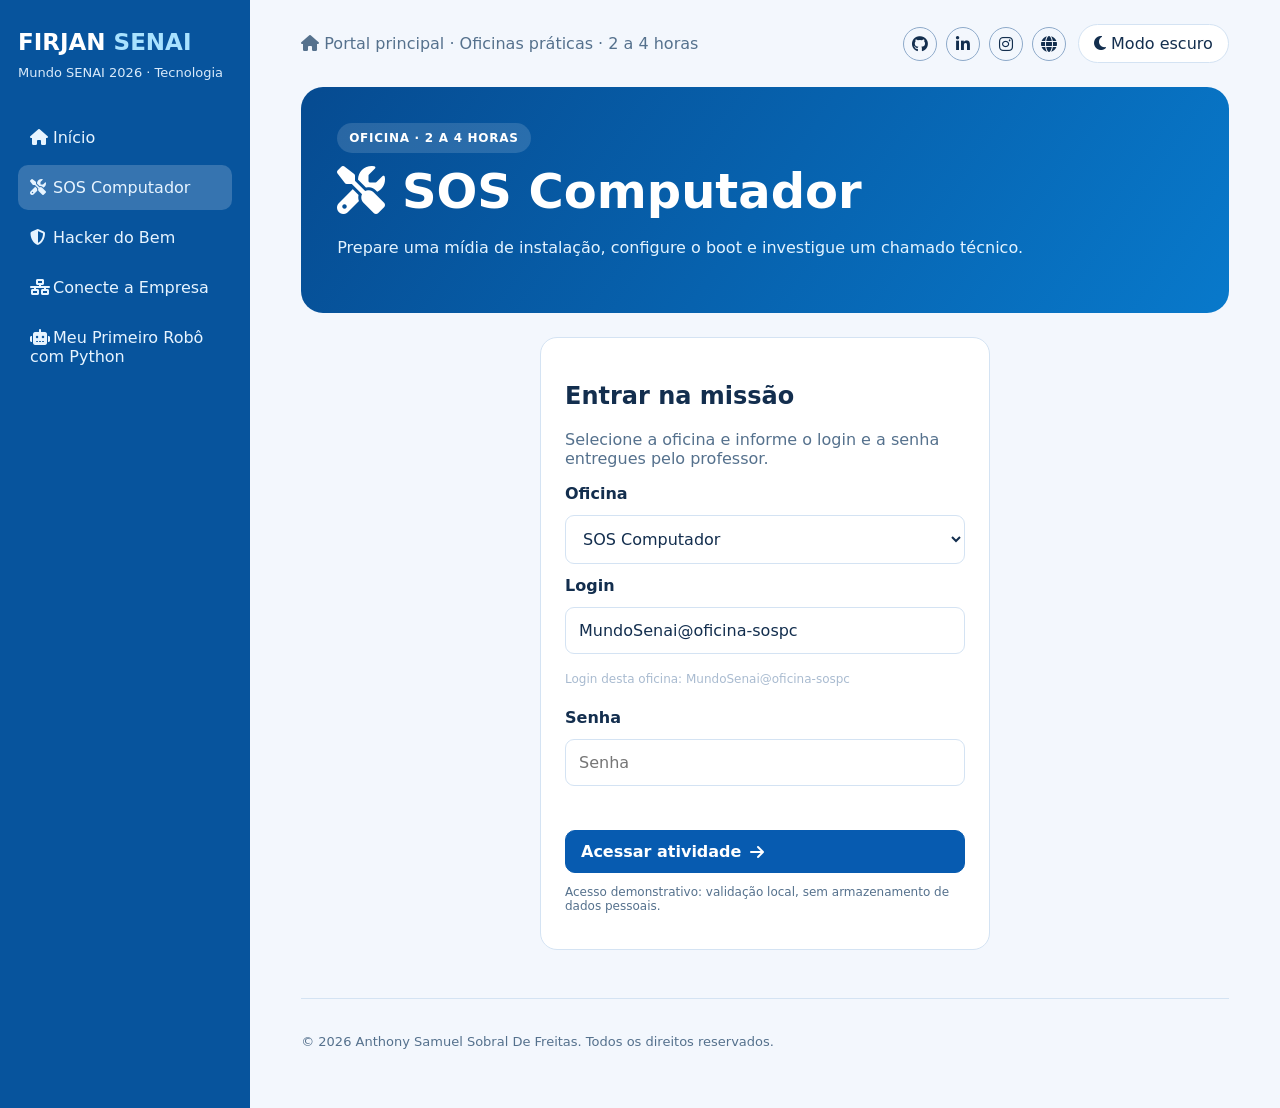
==== commit 5df72088: "Sincroniza SOS com CSS restaurado e login correto" ====
--- a/index.html
+++ b/index.html
@@ -1,4 +1,4 @@
-<!doctype html><html lang="pt-BR"><head><meta charset="utf-8"><meta name="viewport" content="width=device-width,initial-scale=1"><title>SOS Computador | Mundo SENAI 2026</title><link rel="stylesheet" href="style.css"><link rel="stylesheet" href="https://cdnjs.cloudflare.com/ajax/libs/font-awesome/6.7.2/css/all.min.css"><style>.ms-social{display:flex;align-items:center;justify-content:flex-end;gap:9px;margin-left:auto}.ms-social a{display:inline-flex;align-items:center;justify-content:center;width:34px;height:34px;border:1px solid #8eaaca;border-radius:50%;color:inherit;text-decoration:none}.ms-social a:hover{background:#a8d9ff33}.ms-quick{display:flex;gap:8px;flex-wrap:wrap;margin:12px 0}.ms-quick a{border:1px solid #8eaaca;border-radius:8px;padding:8px 10px;text-decoration:none;color:inherit}.ms-material{display:flex;gap:8px;flex-wrap:wrap;margin:12px 0}.ms-material a{padding:9px;border:1px solid #8eaaca;border-radius:8px;color:inherit;text-decoration:none}</style></head><body><div class="layout"><aside class="side"><div class="brand">FIRJAN <span style="color:#a8e2ff">SENAI</span><small>Mundo SENAI 2026 · Tecnologia</small></div><nav><a class="" href="https://sammyfreitas.github.io/mundo-senai-2026/"><i class="fa-solid fa-house"></i>Início</a><a class="active" href="https://sammyfreitas.github.io/mundo-senai-2026/sos-pc.html" target="_blank" rel="noopener noreferrer"><i class="fa-solid fa-screwdriver-wrench"></i>SOS Computador</a><a class="" href="https://sammyfreitas.github.io/mundo-senai-2026/seg-digital.html" target="_blank" rel="noopener noreferrer"><i class="fa-solid fa-shield-halved"></i>Hacker do Bem</a><a class="" href="https://sammyfreitas.github.io/mundo-senai-2026/redes.html" target="_blank" rel="noopener noreferrer"><i class="fa-solid fa-network-wired"></i>Conecte a Empresa</a><a class="" href="https://sammyfreitas.github.io/mundo-senai-2026/automacao.html" target="_blank" rel="noopener noreferrer"><i class="fa-solid fa-robot"></i>Meu Primeiro Robô com Python</a></nav></aside><main class="wrap"><div class="top"><span class="muted"><a href="https://sammyfreitas.github.io/mundo-senai-2026/" style="color:inherit;text-decoration:none"><i class="fa-solid fa-house"></i> Portal principal</a> · Oficinas práticas · 2 a 4 horas</span><div class="ms-social" aria-label="Redes sociais"><a aria-label="GitHub" href="https://github.com/sammyfreitas" target="_blank" rel="noopener noreferrer"><i class="fa-brands fa-github"></i></a><a aria-label="LinkedIn" href="https://www.linkedin.com/in/tony-s-freitas/" target="_blank" rel="noopener noreferrer"><i class="fa-brands fa-linkedin-in"></i></a><a aria-label="Instagram" href="https://www.instagram.com/anthony_tijuduke" target="_blank" rel="noopener noreferrer"><i class="fa-brands fa-instagram"></i></a><a aria-label="Portfólio" href="https://sammyfreitas.github.io/portfolioSite/" target="_blank" rel="noopener noreferrer"><i class="fa-solid fa-globe"></i></a></div><button id="theme" class="theme" type="button"><i class="fa-solid fa-moon"></i> Tema</button></div><section class="hero"><span class="pill">OFICINA · 2 A 4 HORAS</span><h1><i class="fa-solid fa-screwdriver-wrench"></i> SOS Computador</h1><p>Prepare uma mídia de instalação, configure o boot e investigue um chamado técnico.</p></section><section id="login" class="panel login" style="max-width:450px;margin:24px auto"><h2>Entrar na missão</h2><p class="muted">Selecione a oficina e informe o login e a senha entregues pelo professor.</p><form id="loginForm"><label for="oficina">Oficina</label><select id="oficina"><option value="sos" selected>SOS Computador</option><option value="seg" >Hacker do Bem</option><option value="redes" >Conecte a Empresa</option><option value="python" >Meu Primeiro Robô com Python</option></select><label for="usuario">Login</label><input id="usuario" autocomplete="off" required placeholder="MundoSenai@oficina-sos-pc" aria-describedby="loginHint"><small id="loginHint" style="display:block;color:#a9bbd0;font-size:12px;margin:6px 0 10px">Exemplo: MundoSenai@oficina-sospc (ou MundoSenai@oficina-sos-pc)</small><label for="senha">Senha</label><input id="senha" type="password" required placeholder="Senha"><div id="erro" class="error" role="alert"></div><button type="submit" class="btn primary">Acessar atividade <i class="fa-solid fa-arrow-right"></i></button></form><p class="status">Acesso demonstrativo: validação local, sem armazenamento de dados pessoais.</p><p class="muted" style="font-size:12px;margin-top:10px">Logins de demonstração: MundoSenai@oficina-sos-pc · MundoSenai@oficina-seg-digital · MundoSenai@oficina-redes · MundoSenai@oficina-automacao</p></section><section id="atividade" class="hidden"><div class="panel"><h2>Prática nos laboratórios</h2><p>Abra a ferramenta em outra aba. Alguns módulos ainda estão em desenvolvimento.</p><div class="buttons"><a class="btn primary" target="_blank" rel="noopener noreferrer" href="https://sammyfreitas.github.io/Laboratorio_Virtual/">Abrir Rufus / BIOS / UEFI ↗</a><a class="btn primary" target="_blank" rel="noopener noreferrer" href="https://sammyfreitas.github.io/Laboratorio-Windows/">Abrir Windows ↗</a><a class="btn" target="_blank" rel="noopener noreferrer" href="https://sammyfreitas.github.io/oficina-sos-pc/">Oficina completa ↗</a></div></div><div class="panel"><div class="top"><h2>Seu roteiro de atividades</h2><span id="contador" class="muted">1 de 5</span></div><div id="etapas" class="steps"></div><div class="stepbody"><h3 id="tituloEtapa"></h3><p id="descricaoEtapa"></p><div id="laboratorio"></div></div><div class="buttons"><button class="btn" id="anterior">Anterior</button><button class="btn primary" id="proximo">Próxima etapa <i class="fa-solid fa-arrow-right"></i></button></div></div><h2 style="margin-top:28px">Desafio rápido</h2><div class="panel"><p>Para iniciar por um pendrive de instalação, qual configuração você precisa verificar?</p><form id="quiz"><label><input type="radio" name="resposta" value="0"> Ordem de inicialização (boot)</label><label><input type="radio" name="resposta" value="1"> Volume do sistema</label><label><input type="radio" name="resposta" value="2"> Papel de parede</label><button class="btn primary" type="submit">Verificar resposta</button></form><p id="feedback" aria-live="polite"></p></div><h2 style="margin-top:28px">Materiais da oficina</h2><div class="panel"><p class="muted">Os arquivos serão adicionados ao repositório da oficina. Enquanto isso, consulte o roteiro aqui na página.</p><div class="ms-material"><a href="https://github.com/sammyfreitas/oficina-sos-pc/raw/refs/heads/main/materiais/guia-aluno.pdf" download>📕 Guia do aluno (PDF)</a><a href="https://github.com/sammyfreitas/oficina-sos-pc/raw/refs/heads/main/materiais/oficinaSOS.zip" download>📦 Pacote completo (ZIP)</a><a href="https://github.com/sammyfreitas/oficina-sos-pc" target="_blank" rel="noopener">↗ Repositório</a></div></div></section><footer class="footer"><p>© 2026 Anthony Samuel Sobral De Freitas. Todos os direitos reservados.</p></footer></main></div><script>const themeButton=document.getElementById('theme');function setTheme(t){document.documentElement.dataset.theme=t;try{localStorage.setItem('ms-theme',t)}catch(e){}themeButton.innerHTML=t==='dark'?'<i class="fa-solid fa-sun"></i> Modo claro':'<i class="fa-solid fa-moon"></i> Modo escuro'}setTheme((()=>{try{return localStorage.getItem('ms-theme')}catch(e){return null}})()==='dark'?'dark':'light');themeButton.addEventListener('click',()=>setTheme(document.documentElement.dataset.theme==='dark'?'light':'dark'));
+<!doctype html><html lang="pt-BR"><head><meta charset="utf-8"><meta name="viewport" content="width=device-width,initial-scale=1"><title>SOS Computador | Mundo SENAI 2026</title><link rel="stylesheet" href="style.css"><link rel="stylesheet" href="https://cdnjs.cloudflare.com/ajax/libs/font-awesome/6.7.2/css/all.min.css"><style>.ms-social{display:flex;align-items:center;justify-content:flex-end;gap:9px;margin-left:auto}.ms-social a{display:inline-flex;align-items:center;justify-content:center;width:34px;height:34px;border:1px solid #8eaaca;border-radius:50%;color:inherit;text-decoration:none}.ms-social a:hover{background:#a8d9ff33}.ms-quick{display:flex;gap:8px;flex-wrap:wrap;margin:12px 0}.ms-quick a{border:1px solid #8eaaca;border-radius:8px;padding:8px 10px;text-decoration:none;color:inherit}.ms-material{display:flex;gap:8px;flex-wrap:wrap;margin:12px 0}.ms-material a{padding:9px;border:1px solid #8eaaca;border-radius:8px;color:inherit;text-decoration:none}</style></head><body><div class="layout"><aside class="side"><div class="brand">FIRJAN <span style="color:#a8e2ff">SENAI</span><small>Mundo SENAI 2026 · Tecnologia</small></div><nav><a class="" href="https://sammyfreitas.github.io/mundo-senai-2026/"><i class="fa-solid fa-house"></i>Início</a><a class="active" href="https://sammyfreitas.github.io/mundo-senai-2026/sos-pc.html" target="_blank" rel="noopener noreferrer"><i class="fa-solid fa-screwdriver-wrench"></i>SOS Computador</a><a class="" href="https://sammyfreitas.github.io/mundo-senai-2026/seg-digital.html" target="_blank" rel="noopener noreferrer"><i class="fa-solid fa-shield-halved"></i>Hacker do Bem</a><a class="" href="https://sammyfreitas.github.io/mundo-senai-2026/redes.html" target="_blank" rel="noopener noreferrer"><i class="fa-solid fa-network-wired"></i>Conecte a Empresa</a><a class="" href="https://sammyfreitas.github.io/mundo-senai-2026/automacao.html" target="_blank" rel="noopener noreferrer"><i class="fa-solid fa-robot"></i>Meu Primeiro Robô com Python</a></nav></aside><main class="wrap"><div class="top"><span class="muted"><a href="https://sammyfreitas.github.io/mundo-senai-2026/" style="color:inherit;text-decoration:none"><i class="fa-solid fa-house"></i> Portal principal</a> · Oficinas práticas · 2 a 4 horas</span><div class="ms-social" aria-label="Redes sociais"><a aria-label="GitHub" href="https://github.com/sammyfreitas" target="_blank" rel="noopener noreferrer"><i class="fa-brands fa-github"></i></a><a aria-label="LinkedIn" href="https://www.linkedin.com/in/tony-s-freitas/" target="_blank" rel="noopener noreferrer"><i class="fa-brands fa-linkedin-in"></i></a><a aria-label="Instagram" href="https://www.instagram.com/anthony_tijuduke" target="_blank" rel="noopener noreferrer"><i class="fa-brands fa-instagram"></i></a><a aria-label="Portfólio" href="https://sammyfreitas.github.io/portfolioSite/" target="_blank" rel="noopener noreferrer"><i class="fa-solid fa-globe"></i></a></div><button id="theme" class="theme" type="button"><i class="fa-solid fa-moon"></i> Tema</button></div><section class="hero"><span class="pill">OFICINA · 2 A 4 HORAS</span><h1><i class="fa-solid fa-screwdriver-wrench"></i> SOS Computador</h1><p>Prepare uma mídia de instalação, configure o boot e investigue um chamado técnico.</p></section><section id="login" class="panel login" style="max-width:450px;margin:24px auto"><h2>Entrar na missão</h2><p class="muted">Selecione a oficina e informe o login e a senha entregues pelo professor.</p><form id="loginForm"><label for="oficina">Oficina</label><select id="oficina"><option value="sos" selected>SOS Computador</option><option value="seg" >Hacker do Bem</option><option value="redes" >Conecte a Empresa</option><option value="python" >Meu Primeiro Robô com Python</option></select><label for="usuario">Login</label><input id="usuario" name="usuario-sos-pc-2026" autocomplete="off" value="MundoSenai@oficina-sospc" required placeholder="MundoSenai@oficina-sospc" aria-describedby="loginHint"><small id="loginHint" style="display:block;color:#a9bbd0;font-size:12px;margin:6px 0 10px">Login desta oficina: MundoSenai@oficina-sospc</small><label for="senha">Senha</label><input id="senha" name="senha-sos-pc-2026" autocomplete="off" type="password" required placeholder="Senha"><div id="erro" class="error" role="alert"></div><button type="submit" class="btn primary">Acessar atividade <i class="fa-solid fa-arrow-right"></i></button></form><p class="status">Acesso demonstrativo: validação local, sem armazenamento de dados pessoais.</p></section><section id="atividade" class="hidden"><div class="panel"><h2>Prática nos laboratórios</h2><p>Abra a ferramenta em outra aba. Alguns módulos ainda estão em desenvolvimento.</p><div class="buttons"><a class="btn primary" target="_blank" rel="noopener noreferrer" href="https://sammyfreitas.github.io/Laboratorio_Virtual/">Abrir Rufus / BIOS / UEFI ↗</a><a class="btn primary" target="_blank" rel="noopener noreferrer" href="https://sammyfreitas.github.io/Laboratorio-Windows/">Abrir Windows ↗</a><a class="btn" target="_blank" rel="noopener noreferrer" href="https://sammyfreitas.github.io/oficina-sos-pc/">Oficina completa ↗</a></div></div><div class="panel"><div class="top"><h2>Seu roteiro de atividades</h2><span id="contador" class="muted">1 de 5</span></div><div id="etapas" class="steps"></div><div class="stepbody"><h3 id="tituloEtapa"></h3><p id="descricaoEtapa"></p><div id="laboratorio"></div></div><div class="buttons"><button class="btn" id="anterior">Anterior</button><button class="btn primary" id="proximo">Próxima etapa <i class="fa-solid fa-arrow-right"></i></button></div></div><h2 style="margin-top:28px">Desafio rápido</h2><div class="panel"><p>Para iniciar por um pendrive de instalação, qual configuração você precisa verificar?</p><form id="quiz"><label><input type="radio" name="resposta" value="0"> Ordem de inicialização (boot)</label><label><input type="radio" name="resposta" value="1"> Volume do sistema</label><label><input type="radio" name="resposta" value="2"> Papel de parede</label><button class="btn primary" type="submit">Verificar resposta</button></form><p id="feedback" aria-live="polite"></p></div><h2 style="margin-top:28px">Materiais da oficina</h2><div class="panel"><p class="muted">Os arquivos serão adicionados ao repositório da oficina. Enquanto isso, consulte o roteiro aqui na página.</p><div class="ms-material"><a href="https://github.com/sammyfreitas/oficina-sos-pc/raw/refs/heads/main/materiais/guia-aluno.pdf" download>📕 Guia do aluno (PDF)</a><a href="https://github.com/sammyfreitas/oficina-sos-pc/raw/refs/heads/main/materiais/oficinaSOS.zip" download>📦 Pacote completo (ZIP)</a><a href="https://github.com/sammyfreitas/oficina-sos-pc" target="_blank" rel="noopener">↗ Repositório</a></div></div></section><footer class="footer"><p>© 2026 Anthony Samuel Sobral De Freitas. Todos os direitos reservados.</p></footer></main></div><script>const themeButton=document.getElementById('theme');document.getElementById('usuario').value="MundoSenai@oficina-sospc";function setTheme(t){document.documentElement.dataset.theme=t;try{localStorage.setItem('ms-theme',t)}catch(e){}themeButton.innerHTML=t==='dark'?'<i class="fa-solid fa-sun"></i> Modo claro':'<i class="fa-solid fa-moon"></i> Modo escuro'}setTheme((()=>{try{return localStorage.getItem('ms-theme')}catch(e){return null}})()==='dark'?'dark':'light');themeButton.addEventListener('click',()=>setTheme(document.documentElement.dataset.theme==='dark'?'light':'dark'));
 const ID="sos", FILES=[["Chamado técnico","Um computador não inicia corretamente. Leia o cenário, identifique os sintomas e registre a hipótese inicial."],["Preparar mídia de instalação","Abra o Laboratório Virtual Rufus/BIOS/UEFI. Identifique o arquivo ISO, o dispositivo USB simulado e as opções de particionamento. Não altere pendrives reais."],["Configurar BIOS / UEFI","No mesmo laboratório, encontre a ordem de boot, compare BIOS Legacy e UEFI e escolha o dispositivo de inicialização apropriado."],["Linux Mint e VirtualBox","Com orientação do professor, abra o VirtualBox instalado no computador e inicialize a máquina virtual Linux Mint previamente preparada. Essa etapa depende de instalação local."],["Investigar o Windows","Abra o Laboratório Windows. Escolha um computador fictício e o Windows 10. Explore o Menu Iniciar, Configurações, Gerenciador de Tarefas e Prompt de Comando simulado."],["Executar diagnóstico simulado","No laboratório, execute sfc /scannow e chkdsk C: /f ou /r conforme o cenário. Observe as mensagens e a necessidade de reinicialização quando aplicável."],["Memória virtual","No simulador Windows, procure Sistema → Sobre → Configurações avançadas do sistema → Desempenho → Avançado → Memória virtual. Observe os efeitos simulados das escolhas."],["Registrar atendimento","Descreva o problema, os testes realizados, os resultados e a solução recomendada. Não execute reparos em computadores reais sem autorização."]], USERS={"sos":"MundoSenai@oficina-sos-pc","seg":"MundoSenai@oficina-seg-digital","redes":"MundoSenai@oficina-redes","python":"MundoSenai@oficina-automacao"}, LAB="Laboratório Rufus / BIOS / UEFI";
 let step=0;const qs=s=>document.querySelector(s);
 qs('#oficina').addEventListener('change',e=>{const match={"sos":"sos-pc.html","seg":"seg-digital.html","redes":"redes.html","python":"automacao.html"}[e.target.value];if(match&&e.target.value!==ID)location.href=match});
--- a/style.css
+++ b/style.css
@@ -0,0 +1 @@
+:root{font-family:Inter,system-ui,-apple-system,Segoe UI,sans-serif;--bg:#f3f7fd;--fg:#132e4e;--card:#fff;--muted:#55718d;--border:#d4e3f3;--blue:#0756a4;--soft:#eaf3ff}html[data-theme=dark]{color-scheme:dark;--bg:#0c1729;--fg:#edf5ff;--card:#142741;--muted:#b2c6df;--border:#365372;--blue:#438df5;--soft:#1c3658}*{box-sizing:border-box}body{margin:0;background:var(--bg);color:var(--fg)}button,input,select{font:inherit}button{cursor:pointer}a{color:var(--blue)}.layout{display:grid;grid-template-columns:250px 1fr;min-height:100vh}.side{background:#07549d;color:white;padding:24px 18px}.side .brand{font-weight:900;font-size:23px;line-height:1.2;margin:5px 0 35px}.side .brand small{display:block;font-size:13px;font-weight:500;color:#d9eafa;margin-top:8px}.side a{display:block;color:#e7f4ff;text-decoration:none;padding:13px 12px;border-radius:10px;margin:5px 0}.side a:hover,.side a.active{background:#ffffff30}.side a i{width:23px}.wrap{padding:24px clamp(20px,4vw,65px);max-width:1300px;width:100%;margin:auto}.top{display:flex;align-items:center;justify-content:space-between;gap:12px}.theme{background:var(--card);color:var(--fg);border:1px solid var(--border);border-radius:22px;padding:9px 15px}.hero{margin:24px 0;background:linear-gradient(125deg,#064b91,#0879cb);color:white;border-radius:22px;padding:36px}.hero h1{font-size:clamp(30px,4vw,48px);margin:10px 0}.hero p{color:#e3f3ff;line-height:1.65;max-width:760px}.pill{font-size:12px;font-weight:800;letter-spacing:.06em;background:#ffffff24;border-radius:30px;padding:8px 12px;display:inline-block}.cards{display:grid;grid-template-columns:repeat(2,minmax(0,1fr));gap:18px}.card,.panel{background:var(--card);border:1px solid var(--border);border-radius:17px;padding:24px}.card{display:flex;flex-direction:column;gap:12px}.card h2{margin:0}.card p{color:var(--muted);line-height:1.6;flex:1}.buttons{display:flex;flex-wrap:wrap;gap:9px;margin-top:16px}.btn{border:1px solid var(--border);background:var(--card);color:var(--fg);text-decoration:none;padding:11px 15px;border-radius:10px;font-weight:700;display:inline-flex;gap:9px;align-items:center}.btn.primary{background:#075bb0;color:white;border-color:#075bb0}.btn:disabled{opacity:.55;cursor:not-allowed}.muted{color:var(--muted)}.steps{display:grid;grid-template-columns:repeat(5,minmax(0,1fr));gap:8px;margin:18px 0}.steps button{padding:11px;border:1px solid var(--border);border-radius:10px;background:var(--soft);color:var(--fg);text-align:left}.steps button.active{background:#075bb0;color:white}.stepbody{background:var(--soft);border-radius:12px;padding:24px;line-height:1.7}.stepbody h3{margin-top:0}.resources{display:grid;gap:10px}.resource{display:flex;justify-content:space-between;align-items:center;border:1px solid var(--border);padding:14px;border-radius:10px;text-decoration:none}.status{font-size:12px;color:var(--muted)}.login{max-width:500px;margin:20px auto}.login form{display:grid;gap:12px}.login input,.login select{width:100%;padding:13px;border:1px solid var(--border);border-radius:9px;background:var(--card);color:var(--fg)}.login label{font-weight:700}.error{color:#d92e44;min-height:20px}.quiz{margin-top:20px;padding:20px;border:1px solid var(--border);border-radius:12px}.quiz label{display:block;margin:10px 0}.quiz input{margin-right:8px}.footer{margin-top:48px;padding:22px 0;border-top:1px solid var(--border);color:var(--muted);font-size:13px}.social{display:flex;gap:10px;margin:12px 0}.social a{width:38px;height:38px;display:grid;place-items:center;border:1px solid var(--border);border-radius:50%;text-decoration:none}.hidden{display:none!important}@media(max-width:900px){.layout{display:block}.side{padding:14px}.side .brand{margin:0 0 12px}.side nav{display:flex;overflow:auto}.side a{white-space:nowrap}.wrap{padding:18px}.cards{grid-template-columns:1fr}.steps{grid-template-columns:repeat(2,1fr)}}
